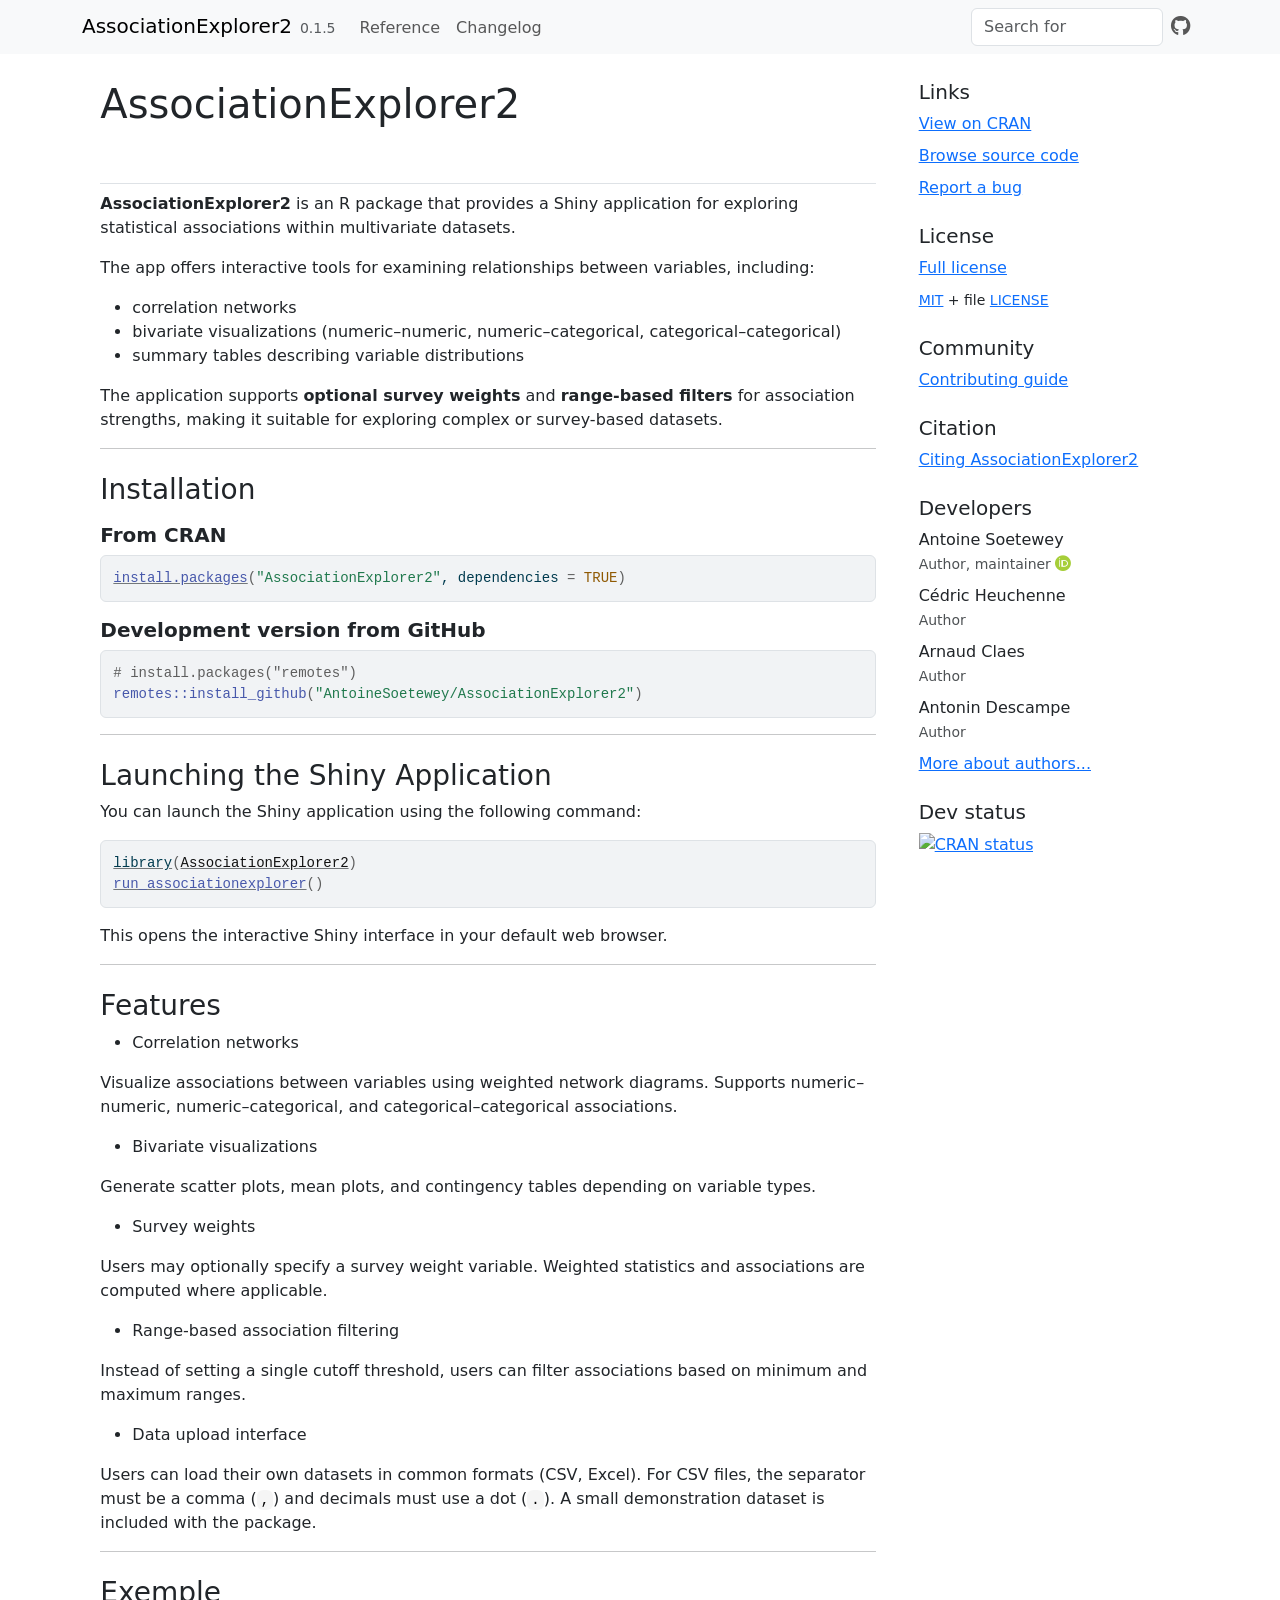
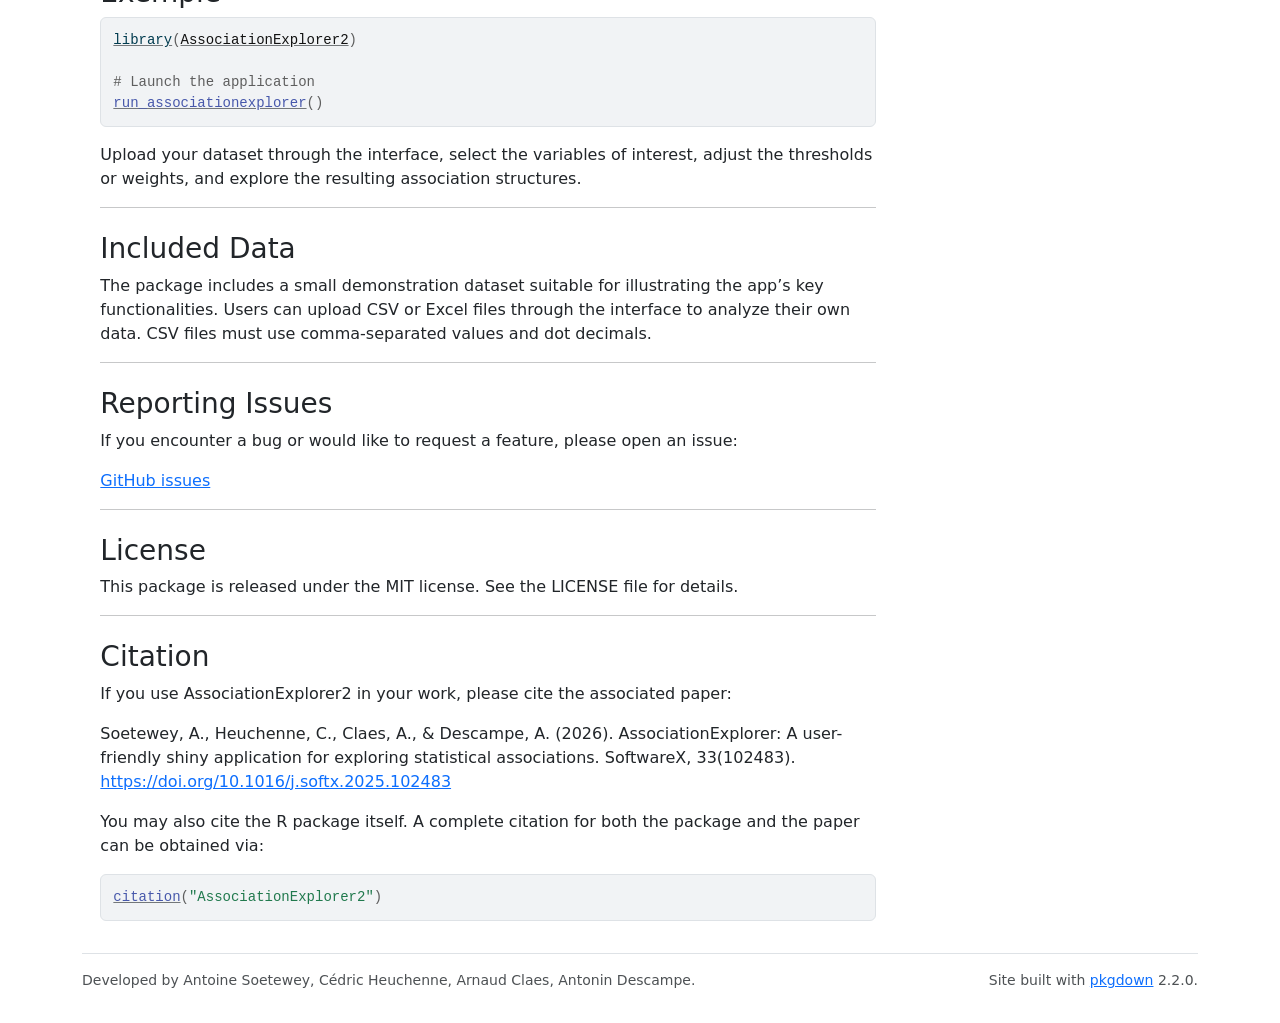
==== index.html @ 93becdd8 "Deploying to gh-pages from @ AntoineSoetewey/AssociationExplorer2@3920af3aab06722ce95cd3fa4b1d3125ad" ====
<!DOCTYPE html>
<!-- Generated by pkgdown: do not edit by hand --><html lang="en">
<head>
<meta http-equiv="Content-Type" content="text/html; charset=UTF-8">
<meta charset="utf-8">
<meta http-equiv="X-UA-Compatible" content="IE=edge">
<meta name="viewport" content="width=device-width, initial-scale=1, shrink-to-fit=no">
<title>A User-Friendly shiny Application for Exploring Associations and Visual Patterns • AssociationExplorer2</title>
<script src="deps/jquery-3.6.0/jquery-3.6.0.min.js"></script><meta name="viewport" content="width=device-width, initial-scale=1, shrink-to-fit=no">
<link href="deps/bootstrap-5.3.1/bootstrap.min.css" rel="stylesheet">
<script src="deps/bootstrap-5.3.1/bootstrap.bundle.min.js"></script><link href="deps/font-awesome-6.5.2/css/all.min.css" rel="stylesheet">
<link href="deps/font-awesome-6.5.2/css/v4-shims.min.css" rel="stylesheet">
<script src="deps/headroom-0.11.0/headroom.min.js"></script><script src="deps/headroom-0.11.0/jQuery.headroom.min.js"></script><script src="deps/bootstrap-toc-1.0.1/bootstrap-toc.min.js"></script><script src="deps/clipboard.js-2.0.11/clipboard.min.js"></script><script src="deps/search-1.0.0/autocomplete.jquery.min.js"></script><script src="deps/search-1.0.0/fuse.min.js"></script><script src="deps/search-1.0.0/mark.min.js"></script><!-- pkgdown --><script src="pkgdown.js"></script><meta property="og:title" content="A User-Friendly shiny Application for Exploring Associations and Visual Patterns">
<meta name="description" content="A user-friendly shiny application to explore statistical associations and visual patterns in multivariate datasets. The app provides interactive correlation networks, bivariate plots, and summary tables for different types of variables (numeric and categorical). It also supports optional survey weights and range-based filters on association strengths, making it suitable for the exploration of survey and public data by non-technical users, journalists, educators, and researchers. For background and methodological details, see Soetewey et al. (2025) &lt;doi:10.1016/j.softx.2025.102483&gt;.">
<meta property="og:description" content="A user-friendly shiny application to explore statistical associations and visual patterns in multivariate datasets. The app provides interactive correlation networks, bivariate plots, and summary tables for different types of variables (numeric and categorical). It also supports optional survey weights and range-based filters on association strengths, making it suitable for the exploration of survey and public data by non-technical users, journalists, educators, and researchers. For background and methodological details, see Soetewey et al. (2025) &lt;doi:10.1016/j.softx.2025.102483&gt;.">
</head>
<body>
    <a href="#main" class="visually-hidden-focusable">Skip to contents</a>


    <nav class="navbar navbar-expand-lg fixed-top bg-light" data-bs-theme="light" aria-label="Site navigation"><div class="container">

    <a class="navbar-brand me-2" href="index.html">AssociationExplorer2</a>

    <small class="nav-text text-muted me-auto" data-bs-toggle="tooltip" data-bs-placement="bottom" title="">0.1.5</small>


    <button class="navbar-toggler" type="button" data-bs-toggle="collapse" data-bs-target="#navbar" aria-controls="navbar" aria-expanded="false" aria-label="Toggle navigation">
      <span class="navbar-toggler-icon"></span>
    </button>

    <div id="navbar" class="collapse navbar-collapse ms-3">
      <ul class="navbar-nav me-auto">
<li class="nav-item"><a class="nav-link" href="reference/index.html">Reference</a></li>
<li class="nav-item"><a class="nav-link" href="news/index.html">Changelog</a></li>
      </ul>
<ul class="navbar-nav">
<li class="nav-item"><form class="form-inline" role="search">
 <input class="form-control" type="search" name="search-input" id="search-input" autocomplete="off" aria-label="Search site" placeholder="Search for" data-search-index="search.json">
</form></li>
<li class="nav-item"><a class="external-link nav-link" href="https://github.com/AntoineSoetewey/AssociationExplorer2/" aria-label="GitHub"><span class="fa fab fa-github fa-lg"></span></a></li>
      </ul>
</div>


  </div>
</nav><div class="container template-home">
<div class="row">
  <main id="main" class="col-md-9"><div class="section level1">
<div class="page-header"><h1 id="associationexplorer2">AssociationExplorer2<a class="anchor" aria-label="anchor" href="#associationexplorer2"></a>
</h1></div>
<!-- badges: start -->

<p><strong>AssociationExplorer2</strong> is an R package that provides a Shiny application for exploring statistical associations within multivariate datasets.</p>
<p>The app offers interactive tools for examining relationships between variables, including:</p>
<ul>
<li>correlation networks<br>
</li>
<li>bivariate visualizations (numeric–numeric, numeric–categorical, categorical–categorical)<br>
</li>
<li>summary tables describing variable distributions</li>
</ul>
<p>The application supports <strong>optional survey weights</strong> and <strong>range-based filters</strong> for association strengths, making it suitable for exploring complex or survey-based datasets.</p>
<hr>
<div class="section level2">
<h2 id="installation">Installation<a class="anchor" aria-label="anchor" href="#installation"></a>
</h2>
<div class="section level3">
<h3 id="from-cran">From CRAN<a class="anchor" aria-label="anchor" href="#from-cran"></a>
</h3>
<div class="sourceCode" id="cb1"><pre class="downlit sourceCode r">
<code class="sourceCode R"><span><span class="fu"><a href="https://rdrr.io/r/utils/install.packages.html" class="external-link">install.packages</a></span><span class="op">(</span><span class="st">"AssociationExplorer2"</span>, dependencies <span class="op">=</span> <span class="cn">TRUE</span><span class="op">)</span></span></code></pre></div>
</div>
<div class="section level3">
<h3 id="development-version-from-github">Development version from GitHub<a class="anchor" aria-label="anchor" href="#development-version-from-github"></a>
</h3>
<div class="sourceCode" id="cb2"><pre class="downlit sourceCode r">
<code class="sourceCode R"><span><span class="co"># install.packages("remotes")</span></span>
<span><span class="fu">remotes</span><span class="fu">::</span><span class="fu">install_github</span><span class="op">(</span><span class="st">"AntoineSoetewey/AssociationExplorer2"</span><span class="op">)</span></span></code></pre></div>
<hr>
</div>
</div>
<div class="section level2">
<h2 id="launching-the-shiny-application">Launching the Shiny Application<a class="anchor" aria-label="anchor" href="#launching-the-shiny-application"></a>
</h2>
<p>You can launch the Shiny application using the following command:</p>
<div class="sourceCode" id="cb3"><pre class="downlit sourceCode r">
<code class="sourceCode R"><span><span class="kw"><a href="https://rdrr.io/r/base/library.html" class="external-link">library</a></span><span class="op">(</span><span class="va"><a href="https://github.com/AntoineSoetewey/AssociationExplorer2" class="external-link">AssociationExplorer2</a></span><span class="op">)</span></span>
<span><span class="fu"><a href="reference/run_associationexplorer.html">run_associationexplorer</a></span><span class="op">(</span><span class="op">)</span></span></code></pre></div>
<p>This opens the interactive Shiny interface in your default web browser.</p>
<hr>
</div>
<div class="section level2">
<h2 id="features">Features<a class="anchor" aria-label="anchor" href="#features"></a>
</h2>
<ul>
<li>Correlation networks</li>
</ul>
<p>Visualize associations between variables using weighted network diagrams. Supports numeric–numeric, numeric–categorical, and categorical–categorical associations.</p>
<ul>
<li>Bivariate visualizations</li>
</ul>
<p>Generate scatter plots, mean plots, and contingency tables depending on variable types.</p>
<ul>
<li>Survey weights</li>
</ul>
<p>Users may optionally specify a survey weight variable. Weighted statistics and associations are computed where applicable.</p>
<ul>
<li>Range-based association filtering</li>
</ul>
<p>Instead of setting a single cutoff threshold, users can filter associations based on minimum and maximum ranges.</p>
<ul>
<li>Data upload interface</li>
</ul>
<p>Users can load their own datasets in common formats (CSV, Excel). For CSV files, the separator must be a comma (<code>,</code>) and decimals must use a dot (<code>.</code>). A small demonstration dataset is included with the package.</p>
<hr>
</div>
<div class="section level2">
<h2 id="exemple">Exemple<a class="anchor" aria-label="anchor" href="#exemple"></a>
</h2>
<div class="sourceCode" id="cb4"><pre class="downlit sourceCode r">
<code class="sourceCode R"><span><span class="kw"><a href="https://rdrr.io/r/base/library.html" class="external-link">library</a></span><span class="op">(</span><span class="va"><a href="https://github.com/AntoineSoetewey/AssociationExplorer2" class="external-link">AssociationExplorer2</a></span><span class="op">)</span></span>
<span></span>
<span><span class="co"># Launch the application</span></span>
<span><span class="fu"><a href="reference/run_associationexplorer.html">run_associationexplorer</a></span><span class="op">(</span><span class="op">)</span></span></code></pre></div>
<p>Upload your dataset through the interface, select the variables of interest, adjust the thresholds or weights, and explore the resulting association structures.</p>
<hr>
</div>
<div class="section level2">
<h2 id="included-data">Included Data<a class="anchor" aria-label="anchor" href="#included-data"></a>
</h2>
<p>The package includes a small demonstration dataset suitable for illustrating the app’s key functionalities. Users can upload CSV or Excel files through the interface to analyze their own data. CSV files must use comma-separated values and dot decimals.</p>
<hr>
</div>
<div class="section level2">
<h2 id="reporting-issues">Reporting Issues<a class="anchor" aria-label="anchor" href="#reporting-issues"></a>
</h2>
<p>If you encounter a bug or would like to request a feature, please open an issue:</p>
<p><a href="https://github.com/AntoineSoetewey/AssociationExplorer2/issues" class="external-link">GitHub issues</a></p>
<hr>
</div>
<div class="section level2">
<h2 id="license">License<a class="anchor" aria-label="anchor" href="#license"></a>
</h2>
<p>This package is released under the MIT license. See the LICENSE file for details.</p>
<hr>
</div>
<div class="section level2">
<h2 id="citation">Citation<a class="anchor" aria-label="anchor" href="#citation"></a>
</h2>
<p>If you use AssociationExplorer2 in your work, please cite the associated paper:</p>
<p>Soetewey, A., Heuchenne, C., Claes, A., &amp; Descampe, A. (2026). AssociationExplorer: A user-friendly shiny application for exploring statistical associations. SoftwareX, 33(102483). <a href="https://doi.org/10.1016/j.softx.2025.102483" class="external-link">https://doi.org/10.1016/j.softx.2025.102483</a></p>
<p>You may also cite the R package itself. A complete citation for both the package and the paper can be obtained via:</p>
<div class="sourceCode" id="cb5"><pre class="downlit sourceCode r">
<code class="sourceCode R"><span><span class="fu"><a href="https://rdrr.io/r/utils/citation.html" class="external-link">citation</a></span><span class="op">(</span><span class="st">"AssociationExplorer2"</span><span class="op">)</span></span></code></pre></div>
</div>
</div>
  </main><aside class="col-md-3"><div class="links">
<h2 data-toc-skip>Links</h2>
<ul class="list-unstyled">
<li><a href="https://cloud.r-project.org/package=AssociationExplorer2" class="external-link">View on CRAN</a></li>
<li><a href="https://github.com/AntoineSoetewey/AssociationExplorer2/" class="external-link">Browse source code</a></li>
<li><a href="https://github.com/AntoineSoetewey/AssociationExplorer2/issues" class="external-link">Report a bug</a></li>
</ul>
</div>

<div class="license">
<h2 data-toc-skip>License</h2>
<ul class="list-unstyled">
<li><a href="LICENSE.html">Full license</a></li>
<li><small><a href="https://opensource.org/licenses/mit-license.php" class="external-link">MIT</a> + file <a href="LICENSE-text.html">LICENSE</a></small></li>
</ul>
</div>

<div class="community">
<h2 data-toc-skip>Community</h2>
<ul class="list-unstyled">
<li><a href="CONTRIBUTING.html">Contributing guide</a></li>
</ul>
</div>

<div class="citation">
<h2 data-toc-skip>Citation</h2>
<ul class="list-unstyled">
<li><a href="authors.html#citation">Citing AssociationExplorer2</a></li>
</ul>
</div>

<div class="developers">
<h2 data-toc-skip>Developers</h2>
<ul class="list-unstyled">
<li>Antoine Soetewey <br><small class="roles"> Author, maintainer </small> <a href="https://orcid.org/0000-0001-8159-0804" target="orcid.widget" aria-label="ORCID" class="external-link"><span class="fab fa-orcid orcid" aria-hidden="true"></span></a>  </li>
<li>Cédric Heuchenne <br><small class="roles"> Author </small>   </li>
<li>Arnaud Claes <br><small class="roles"> Author </small>   </li>
<li>Antonin Descampe <br><small class="roles"> Author </small>   </li>
<li><a href="authors.html">More about authors...</a></li>
</ul>
</div>

<div class="dev-status">
<h2 data-toc-skip>Dev status</h2>
<ul class="list-unstyled">
<li><a href="https://CRAN.R-project.org/package=AssociationExplorer2" class="external-link"><img src="https://www.r-pkg.org/badges/version/AssociationExplorer2" alt="CRAN status"></a></li>
</ul>
</div>

  </aside>
</div>


    <footer><div class="pkgdown-footer-left">
  <p>Developed by Antoine Soetewey, Cédric Heuchenne, Arnaud Claes, Antonin Descampe.</p>
</div>

<div class="pkgdown-footer-right">
  <p>Site built with <a href="https://pkgdown.r-lib.org/" class="external-link">pkgdown</a> 2.2.0.</p>
</div>

    </footer>
</div>





  </body>
</html>
---- deps/font-awesome-6.5.2/css/v4-shims.min.css ----
/*!
 * Font Awesome Free 6.5.2 by @fontawesome - https://fontawesome.com
 * License - https://fontawesome.com/license/free (Icons: CC BY 4.0, Fonts: SIL OFL 1.1, Code: MIT License)
 * Copyright 2024 Fonticons, Inc.
 */
.fa.fa-glass:before{content:"\f000"}.fa.fa-envelope-o{font-family:"Font Awesome 6 Free";font-weight:400}.fa.fa-envelope-o:before{content:"\f0e0"}.fa.fa-star-o{font-family:"Font Awesome 6 Free";font-weight:400}.fa.fa-star-o:before{content:"\f005"}.fa.fa-close:before,.fa.fa-remove:before{content:"\f00d"}.fa.fa-gear:before{content:"\f013"}.fa.fa-trash-o{font-family:"Font Awesome 6 Free";font-weight:400}.fa.fa-trash-o:before{content:"\f2ed"}.fa.fa-home:before{content:"\f015"}.fa.fa-file-o{font-family:"Font Awesome 6 Free";font-weight:400}.fa.fa-file-o:before{content:"\f15b"}.fa.fa-clock-o{font-family:"Font Awesome 6 Free";font-weight:400}.fa.fa-clock-o:before{content:"\f017"}.fa.fa-arrow-circle-o-down{font-family:"Font Awesome 6 Free";font-weight:400}.fa.fa-arrow-circle-o-down:before{content:"\f358"}.fa.fa-arrow-circle-o-up{font-family:"Font Awesome 6 Free";font-weight:400}.fa.fa-arrow-circle-o-up:before{content:"\f35b"}.fa.fa-play-circle-o{font-family:"Font Awesome 6 Free";font-weight:400}.fa.fa-play-circle-o:before{content:"\f144"}.fa.fa-repeat:before,.fa.fa-rotate-right:before{content:"\f01e"}.fa.fa-refresh:before{content:"\f021"}.fa.fa-list-alt{font-family:"Font Awesome 6 Free";font-weight:400}.fa.fa-list-alt:before{content:"\f022"}.fa.fa-dedent:before{content:"\f03b"}.fa.fa-video-camera:before{content:"\f03d"}.fa.fa-picture-o{font-family:"Font Awesome 6 Free";font-weight:400}.fa.fa-picture-o:before{content:"\f03e"}.fa.fa-photo{font-family:"Font Awesome 6 Free";font-weight:400}.fa.fa-photo:before{content:"\f03e"}.fa.fa-image{font-family:"Font Awesome 6 Free";font-weight:400}.fa.fa-image:before{content:"\f03e"}.fa.fa-map-marker:before{content:"\f3c5"}.fa.fa-pencil-square-o{font-family:"Font Awesome 6 Free";font-weight:400}.fa.fa-pencil-square-o:before{content:"\f044"}.fa.fa-edit{font-family:"Font Awesome 6 Free";font-weight:400}.fa.fa-edit:before{content:"\f044"}.fa.fa-share-square-o:before{content:"\f14d"}.fa.fa-check-square-o{font-family:"Font Awesome 6 Free";font-weight:400}.fa.fa-check-square-o:before{content:"\f14a"}.fa.fa-arrows:before{content:"\f0b2"}.fa.fa-times-circle-o{font-family:"Font Awesome 6 Free";font-weight:400}.fa.fa-times-circle-o:before{content:"\f057"}.fa.fa-check-circle-o{font-family:"Font Awesome 6 Free";font-weight:400}.fa.fa-check-circle-o:before{content:"\f058"}.fa.fa-mail-forward:before{content:"\f064"}.fa.fa-expand:before{content:"\f424"}.fa.fa-compress:before{content:"\f422"}.fa.fa-eye,.fa.fa-eye-slash{font-family:"Font Awesome 6 Free";font-weight:400}.fa.fa-warning:before{content:"\f071"}.fa.fa-calendar:before{content:"\f073"}.fa.fa-arrows-v:before{content:"\f338"}.fa.fa-arrows-h:before{content:"\f337"}.fa.fa-bar-chart-o:before,.fa.fa-bar-chart:before{content:"\e0e3"}.fa.fa-twitter-square{font-family:"Font Awesome 6 Brands";font-weight:400}.fa.fa-twitter-square:before{content:"\f081"}.fa.fa-facebook-square{font-family:"Font Awesome 6 Brands";font-weight:400}.fa.fa-facebook-square:before{content:"\f082"}.fa.fa-gears:before{content:"\f085"}.fa.fa-thumbs-o-up{font-family:"Font Awesome 6 Free";font-weight:400}.fa.fa-thumbs-o-up:before{content:"\f164"}.fa.fa-thumbs-o-down{font-family:"Font Awesome 6 Free";font-weight:400}.fa.fa-thumbs-o-down:before{content:"\f165"}.fa.fa-heart-o{font-family:"Font Awesome 6 Free";font-weight:400}.fa.fa-heart-o:before{content:"\f004"}.fa.fa-sign-out:before{content:"\f2f5"}.fa.fa-linkedin-square{font-family:"Font Awesome 6 Brands";font-weight:400}.fa.fa-linkedin-square:before{content:"\f08c"}.fa.fa-thumb-tack:before{content:"\f08d"}.fa.fa-external-link:before{content:"\f35d"}.fa.fa-sign-in:before{content:"\f2f6"}.fa.fa-github-square{font-family:"Font Awesome 6 Brands";font-weight:400}.fa.fa-github-square:before{content:"\f092"}.fa.fa-lemon-o{font-family:"Font Awesome 6 Free";font-weight:400}.fa.fa-lemon-o:before{content:"\f094"}.fa.fa-square-o{font-family:"Font Awesome 6 Free";font-weight:400}.fa.fa-square-o:before{content:"\f0c8"}.fa.fa-bookmark-o{font-family:"Font Awesome 6 Free";font-weight:400}.fa.fa-bookmark-o:before{content:"\f02e"}.fa.fa-facebook,.fa.fa-twitter{font-family:"Font Awesome 6 Brands";font-weight:400}.fa.fa-facebook:before{content:"\f39e"}.fa.fa-facebook-f{font-family:"Font Awesome 6 Brands";font-weight:400}.fa.fa-facebook-f:before{content:"\f39e"}.fa.fa-github{font-family:"Font Awesome 6 Brands";font-weight:400}.fa.fa-credit-card{font-family:"Font Awesome 6 Free";font-weight:400}.fa.fa-feed:before{content:"\f09e"}.fa.fa-hdd-o{font-family:"Font Awesome 6 Free";font-weight:400}.fa.fa-hdd-o:before{content:"\f0a0"}.fa.fa-hand-o-right{font-family:"Font Awesome 6 Free";font-weight:400}.fa.fa-hand-o-right:before{content:"\f0a4"}.fa.fa-hand-o-left{font-family:"Font Awesome 6 Free";font-weight:400}.fa.fa-hand-o-left:before{content:"\f0a5"}.fa.fa-hand-o-up{font-family:"Font Awesome 6 Free";font-weight:400}.fa.fa-hand-o-up:before{content:"\f0a6"}.fa.fa-hand-o-down{font-family:"Font Awesome 6 Free";font-weight:400}.fa.fa-hand-o-down:before{content:"\f0a7"}.fa.fa-globe:before{content:"\f57d"}.fa.fa-tasks:before{content:"\f828"}.fa.fa-arrows-alt:before{content:"\f31e"}.fa.fa-group:before{content:"\f0c0"}.fa.fa-chain:before{content:"\f0c1"}.fa.fa-cut:before{content:"\f0c4"}.fa.fa-files-o{font-family:"Font Awesome 6 Free";font-weight:400}.fa.fa-files-o:before{content:"\f0c5"}.fa.fa-floppy-o{font-family:"Font Awesome 6 Free";font-weight:400}.fa.fa-floppy-o:before{content:"\f0c7"}.fa.fa-save{font-family:"Font Awesome 6 Free";font-weight:400}.fa.fa-save:before{content:"\f0c7"}.fa.fa-navicon:before,.fa.fa-reorder:before{content:"\f0c9"}.fa.fa-magic:before{content:"\e2ca"}.fa.fa-pinterest,.fa.fa-pinterest-square{font-family:"Font Awesome 6 Brands";font-weight:400}.fa.fa-pinterest-square:before{content:"\f0d3"}.fa.fa-google-plus-square{font-family:"Font Awesome 6 Brands";font-weight:400}.fa.fa-google-plus-square:before{content:"\f0d4"}.fa.fa-google-plus{font-family:"Font Awesome 6 Brands";font-weight:400}.fa.fa-google-plus:before{content:"\f0d5"}.fa.fa-money:before{content:"\f3d1"}.fa.fa-unsorted:before{content:"\f0dc"}.fa.fa-sort-desc:before{content:"\f0dd"}.fa.fa-sort-asc:before{content:"\f0de"}.fa.fa-linkedin{font-family:"Font Awesome 6 Brands";font-weight:400}.fa.fa-linkedin:before{content:"\f0e1"}.fa.fa-rotate-left:before{content:"\f0e2"}.fa.fa-legal:before{content:"\f0e3"}.fa.fa-dashboard:before,.fa.fa-tachometer:before{content:"\f625"}.fa.fa-comment-o{font-family:"Font Awesome 6 Free";font-weight:400}.fa.fa-comment-o:before{content:"\f075"}.fa.fa-comments-o{font-family:"Font Awesome 6 Free";font-weight:400}.fa.fa-comments-o:before{content:"\f086"}.fa.fa-flash:before{content:"\f0e7"}.fa.fa-clipboard:before{content:"\f0ea"}.fa.fa-lightbulb-o{font-family:"Font Awesome 6 Free";font-weight:400}.fa.fa-lightbulb-o:before{content:"\f0eb"}.fa.fa-exchange:before{content:"\f362"}.fa.fa-cloud-download:before{content:"\f0ed"}.fa.fa-cloud-upload:before{content:"\f0ee"}.fa.fa-bell-o{font-family:"Font Awesome 6 Free";font-weight:400}.fa.fa-bell-o:before{content:"\f0f3"}.fa.fa-cutlery:before{content:"\f2e7"}.fa.fa-file-text-o{font-family:"Font Awesome 6 Free";font-weight:400}.fa.fa-file-text-o:before{content:"\f15c"}.fa.fa-building-o{font-family:"Font Awesome 6 Free";font-weight:400}.fa.fa-building-o:before{content:"\f1ad"}.fa.fa-hospital-o{font-family:"Font Awesome 6 Free";font-weight:400}.fa.fa-hospital-o:before{content:"\f0f8"}.fa.fa-tablet:before{content:"\f3fa"}.fa.fa-mobile-phone:before,.fa.fa-mobile:before{content:"\f3cd"}.fa.fa-circle-o{font-family:"Font Awesome 6 Free";font-weight:400}.fa.fa-circle-o:before{content:"\f111"}.fa.fa-mail-reply:before{content:"\f3e5"}.fa.fa-github-alt{font-family:"Font Awesome 6 Brands";font-weight:400}.fa.fa-folder-o{font-family:"Font Awesome 6 Free";font-weight:400}.fa.fa-folder-o:before{content:"\f07b"}.fa.fa-folder-open-o{font-family:"Font Awesome 6 Free";font-weight:400}.fa.fa-folder-open-o:before{content:"\f07c"}.fa.fa-smile-o{font-family:"Font Awesome 6 Free";font-weight:400}.fa.fa-smile-o:before{content:"\f118"}.fa.fa-frown-o{font-family:"Font Awesome 6 Free";font-weight:400}.fa.fa-frown-o:before{content:"\f119"}.fa.fa-meh-o{font-family:"Font Awesome 6 Free";font-weight:400}.fa.fa-meh-o:before{content:"\f11a"}.fa.fa-keyboard-o{font-family:"Font Awesome 6 Free";font-weight:400}.fa.fa-keyboard-o:before{content:"\f11c"}.fa.fa-flag-o{font-family:"Font Awesome 6 Free";font-weight:400}.fa.fa-flag-o:before{content:"\f024"}.fa.fa-mail-reply-all:before{content:"\f122"}.fa.fa-star-half-o{font-family:"Font Awesome 6 Free";font-weight:400}.fa.fa-star-half-o:before{content:"\f5c0"}.fa.fa-star-half-empty{font-family:"Font Awesome 6 Free";font-weight:400}.fa.fa-star-half-empty:before{content:"\f5c0"}.fa.fa-star-half-full{font-family:"Font Awesome 6 Free";font-weight:400}.fa.fa-star-half-full:before{content:"\f5c0"}.fa.fa-code-fork:before{content:"\f126"}.fa.fa-chain-broken:before,.fa.fa-unlink:before{content:"\f127"}.fa.fa-calendar-o{font-family:"Font Awesome 6 Free";font-weight:400}.fa.fa-calendar-o:before{content:"\f133"}.fa.fa-css3,.fa.fa-html5,.fa.fa-maxcdn{font-family:"Font Awesome 6 Brands";font-weight:400}.fa.fa-unlock-alt:before{content:"\f09c"}.fa.fa-minus-square-o{font-family:"Font Awesome 6 Free";font-weight:400}.fa.fa-minus-square-o:before{content:"\f146"}.fa.fa-level-up:before{content:"\f3bf"}.fa.fa-level-down:before{content:"\f3be"}.fa.fa-pencil-square:before{content:"\f14b"}.fa.fa-external-link-square:before{content:"\f360"}.fa.fa-compass{font-family:"Font Awesome 6 Free";font-weight:400}.fa.fa-caret-square-o-down{font-family:"Font Awesome 6 Free";font-weight:400}.fa.fa-caret-square-o-down:before{content:"\f150"}.fa.fa-toggle-down{font-family:"Font Awesome 6 Free";font-weight:400}.fa.fa-toggle-down:before{content:"\f150"}.fa.fa-caret-square-o-up{font-family:"Font Awesome 6 Free";font-weight:400}.fa.fa-caret-square-o-up:before{content:"\f151"}.fa.fa-toggle-up{font-family:"Font Awesome 6 Free";font-weight:400}.fa.fa-toggle-up:before{content:"\f151"}.fa.fa-caret-square-o-right{font-family:"Font Awesome 6 Free";font-weight:400}.fa.fa-caret-square-o-right:before{content:"\f152"}.fa.fa-toggle-right{font-family:"Font Awesome 6 Free";font-weight:400}.fa.fa-toggle-right:before{content:"\f152"}.fa.fa-eur:before,.fa.fa-euro:before{content:"\f153"}.fa.fa-gbp:before{content:"\f154"}.fa.fa-dollar:before,.fa.fa-usd:before{content:"\24"}.fa.fa-inr:before,.fa.fa-rupee:before{content:"\e1bc"}.fa.fa-cny:before,.fa.fa-jpy:before,.fa.fa-rmb:before,.fa.fa-yen:before{content:"\f157"}.fa.fa-rouble:before,.fa.fa-rub:before,.fa.fa-ruble:before{content:"\f158"}.fa.fa-krw:before,.fa.fa-won:before{content:"\f159"}.fa.fa-bitcoin,.fa.fa-btc{font-family:"Font Awesome 6 Brands";font-weight:400}.fa.fa-bitcoin:before{content:"\f15a"}.fa.fa-file-text:before{content:"\f15c"}.fa.fa-sort-alpha-asc:before{content:"\f15d"}.fa.fa-sort-alpha-desc:before{content:"\f881"}.fa.fa-sort-amount-asc:before{content:"\f884"}.fa.fa-sort-amount-desc:before{content:"\f160"}.fa.fa-sort-numeric-asc:before{content:"\f162"}.fa.fa-sort-numeric-desc:before{content:"\f886"}.fa.fa-youtube-square{font-family:"Font Awesome 6 Brands";font-weight:400}.fa.fa-youtube-square:before{content:"\f431"}.fa.fa-xing,.fa.fa-xing-square,.fa.fa-youtube{font-family:"Font Awesome 6 Brands";font-weight:400}.fa.fa-xing-square:before{content:"\f169"}.fa.fa-youtube-play{font-family:"Font Awesome 6 Brands";font-weight:400}.fa.fa-youtube-play:before{content:"\f167"}.fa.fa-adn,.fa.fa-bitbucket,.fa.fa-bitbucket-square,.fa.fa-dropbox,.fa.fa-flickr,.fa.fa-instagram,.fa.fa-stack-overflow{font-family:"Font Awesome 6 Brands";font-weight:400}.fa.fa-bitbucket-square:before{content:"\f171"}.fa.fa-tumblr,.fa.fa-tumblr-square{font-family:"Font Awesome 6 Brands";font-weight:400}.fa.fa-tumblr-square:before{content:"\f174"}.fa.fa-long-arrow-down:before{content:"\f309"}.fa.fa-long-arrow-up:before{content:"\f30c"}.fa.fa-long-arrow-left:before{content:"\f30a"}.fa.fa-long-arrow-right:before{content:"\f30b"}.fa.fa-android,.fa.fa-apple,.fa.fa-dribbble,.fa.fa-foursquare,.fa.fa-gittip,.fa.fa-gratipay,.fa.fa-linux,.fa.fa-skype,.fa.fa-trello,.fa.fa-windows{font-family:"Font Awesome 6 Brands";font-weight:400}.fa.fa-gittip:before{content:"\f184"}.fa.fa-sun-o{font-family:"Font Awesome 6 Free";font-weight:400}.fa.fa-sun-o:before{content:"\f185"}.fa.fa-moon-o{font-family:"Font Awesome 6 Free";font-weight:400}.fa.fa-moon-o:before{content:"\f186"}.fa.fa-pagelines,.fa.fa-renren,.fa.fa-stack-exchange,.fa.fa-vk,.fa.fa-weibo{font-family:"Font Awesome 6 Brands";font-weight:400}.fa.fa-arrow-circle-o-right{font-family:"Font Awesome 6 Free";font-weight:400}.fa.fa-arrow-circle-o-right:before{content:"\f35a"}.fa.fa-arrow-circle-o-left{font-family:"Font Awesome 6 Free";font-weight:400}.fa.fa-arrow-circle-o-left:before{content:"\f359"}.fa.fa-caret-square-o-left{font-family:"Font Awesome 6 Free";font-weight:400}.fa.fa-caret-square-o-left:before{content:"\f191"}.fa.fa-toggle-left{font-family:"Font Awesome 6 Free";font-weight:400}.fa.fa-toggle-left:before{content:"\f191"}.fa.fa-dot-circle-o{font-family:"Font Awesome 6 Free";font-weight:400}.fa.fa-dot-circle-o:before{content:"\f192"}.fa.fa-vimeo-square{font-family:"Font Awesome 6 Brands";font-weight:400}.fa.fa-vimeo-square:before{content:"\f194"}.fa.fa-try:before,.fa.fa-turkish-lira:before{content:"\e2bb"}.fa.fa-plus-square-o{font-family:"Font Awesome 6 Free";font-weight:400}.fa.fa-plus-square-o:before{content:"\f0fe"}.fa.fa-openid,.fa.fa-slack,.fa.fa-wordpress{font-family:"Font Awesome 6 Brands";font-weight:400}.fa.fa-bank:before,.fa.fa-institution:before{content:"\f19c"}.fa.fa-mortar-board:before{content:"\f19d"}.fa.fa-google,.fa.fa-reddit,.fa.fa-reddit-square,.fa.fa-yahoo{font-family:"Font Awesome 6 Brands";font-weight:400}.fa.fa-reddit-square:before{content:"\f1a2"}.fa.fa-behance,.fa.fa-behance-square,.fa.fa-delicious,.fa.fa-digg,.fa.fa-drupal,.fa.fa-joomla,.fa.fa-pied-piper-alt,.fa.fa-pied-piper-pp,.fa.fa-stumbleupon,.fa.fa-stumbleupon-circle{font-family:"Font Awesome 6 Brands";font-weight:400}.fa.fa-behance-square:before{content:"\f1b5"}.fa.fa-steam,.fa.fa-steam-square{font-family:"Font Awesome 6 Brands";font-weight:400}.fa.fa-steam-square:before{content:"\f1b7"}.fa.fa-automobile:before{content:"\f1b9"}.fa.fa-cab:before{content:"\f1ba"}.fa.fa-deviantart,.fa.fa-soundcloud,.fa.fa-spotify{font-family:"Font Awesome 6 Brands";font-weight:400}.fa.fa-file-pdf-o{font-family:"Font Awesome 6 Free";font-weight:400}.fa.fa-file-pdf-o:before{content:"\f1c1"}.fa.fa-file-word-o{font-family:"Font Awesome 6 Free";font-weight:400}.fa.fa-file-word-o:before{content:"\f1c2"}.fa.fa-file-excel-o{font-family:"Font Awesome 6 Free";font-weight:400}.fa.fa-file-excel-o:before{content:"\f1c3"}.fa.fa-file-powerpoint-o{font-family:"Font Awesome 6 Free";font-weight:400}.fa.fa-file-powerpoint-o:before{content:"\f1c4"}.fa.fa-file-image-o{font-family:"Font Awesome 6 Free";font-weight:400}.fa.fa-file-image-o:before{content:"\f1c5"}.fa.fa-file-photo-o{font-family:"Font Awesome 6 Free";font-weight:400}.fa.fa-file-photo-o:before{content:"\f1c5"}.fa.fa-file-picture-o{font-family:"Font Awesome 6 Free";font-weight:400}.fa.fa-file-picture-o:before{content:"\f1c5"}.fa.fa-file-archive-o{font-family:"Font Awesome 6 Free";font-weight:400}.fa.fa-file-archive-o:before{content:"\f1c6"}.fa.fa-file-zip-o{font-family:"Font Awesome 6 Free";font-weight:400}.fa.fa-file-zip-o:before{content:"\f1c6"}.fa.fa-file-audio-o{font-family:"Font Awesome 6 Free";font-weight:400}.fa.fa-file-audio-o:before{content:"\f1c7"}.fa.fa-file-sound-o{font-family:"Font Awesome 6 Free";font-weight:400}.fa.fa-file-sound-o:before{content:"\f1c7"}.fa.fa-file-video-o{font-family:"Font Awesome 6 Free";font-weight:400}.fa.fa-file-video-o:before{content:"\f1c8"}.fa.fa-file-movie-o{font-family:"Font Awesome 6 Free";font-weight:400}.fa.fa-file-movie-o:before{content:"\f1c8"}.fa.fa-file-code-o{font-family:"Font Awesome 6 Free";font-weight:400}.fa.fa-file-code-o:before{content:"\f1c9"}.fa.fa-codepen,.fa.fa-jsfiddle,.fa.fa-vine{font-family:"Font Awesome 6 Brands";font-weight:400}.fa.fa-life-bouy:before,.fa.fa-life-buoy:before,.fa.fa-life-saver:before,.fa.fa-support:before{content:"\f1cd"}.fa.fa-circle-o-notch:before{content:"\f1ce"}.fa.fa-ra,.fa.fa-rebel{font-family:"Font Awesome 6 Brands";font-weight:400}.fa.fa-ra:before{content:"\f1d0"}.fa.fa-resistance{font-family:"Font Awesome 6 Brands";font-weight:400}.fa.fa-resistance:before{content:"\f1d0"}.fa.fa-empire,.fa.fa-ge{font-family:"Font Awesome 6 Brands";font-weight:400}.fa.fa-ge:before{content:"\f1d1"}.fa.fa-git-square{font-family:"Font Awesome 6 Brands";font-weight:400}.fa.fa-git-square:before{content:"\f1d2"}.fa.fa-git,.fa.fa-hacker-news,.fa.fa-y-combinator-square{font-family:"Font Awesome 6 Brands";font-weight:400}.fa.fa-y-combinator-square:before{content:"\f1d4"}.fa.fa-yc-square{font-family:"Font Awesome 6 Brands";font-weight:400}.fa.fa-yc-square:before{content:"\f1d4"}.fa.fa-qq,.fa.fa-tencent-weibo,.fa.fa-wechat,.fa.fa-weixin{font-family:"Font Awesome 6 Brands";font-weight:400}.fa.fa-wechat:before{content:"\f1d7"}.fa.fa-send:before{content:"\f1d8"}.fa.fa-paper-plane-o{font-family:"Font Awesome 6 Free";font-weight:400}.fa.fa-paper-plane-o:before{content:"\f1d8"}.fa.fa-send-o{font-family:"Font Awesome 6 Free";font-weight:400}.fa.fa-send-o:before{content:"\f1d8"}.fa.fa-circle-thin{font-family:"Font Awesome 6 Free";font-weight:400}.fa.fa-circle-thin:before{content:"\f111"}.fa.fa-header:before{content:"\f1dc"}.fa.fa-futbol-o{font-family:"Font Awesome 6 Free";font-weight:400}.fa.fa-futbol-o:before{content:"\f1e3"}.fa.fa-soccer-ball-o{font-family:"Font Awesome 6 Free";font-weight:400}.fa.fa-soccer-ball-o:before{content:"\f1e3"}.fa.fa-slideshare,.fa.fa-twitch,.fa.fa-yelp{font-family:"Font Awesome 6 Brands";font-weight:400}.fa.fa-newspaper-o{font-family:"Font Awesome 6 Free";font-weight:400}.fa.fa-newspaper-o:before{content:"\f1ea"}.fa.fa-cc-amex,.fa.fa-cc-discover,.fa.fa-cc-mastercard,.fa.fa-cc-paypal,.fa.fa-cc-stripe,.fa.fa-cc-visa,.fa.fa-google-wallet,.fa.fa-paypal{font-family:"Font Awesome 6 Brands";font-weight:400}.fa.fa-bell-slash-o{font-family:"Font Awesome 6 Free";font-weight:400}.fa.fa-bell-slash-o:before{content:"\f1f6"}.fa.fa-trash:before{content:"\f2ed"}.fa.fa-copyright{font-family:"Font Awesome 6 Free";font-weight:400}.fa.fa-eyedropper:before{content:"\f1fb"}.fa.fa-area-chart:before{content:"\f1fe"}.fa.fa-pie-chart:before{content:"\f200"}.fa.fa-line-chart:before{content:"\f201"}.fa.fa-lastfm,.fa.fa-lastfm-square{font-family:"Font Awesome 6 Brands";font-weight:400}.fa.fa-lastfm-square:before{content:"\f203"}.fa.fa-angellist,.fa.fa-ioxhost{font-family:"Font Awesome 6 Brands";font-weight:400}.fa.fa-cc{font-family:"Font Awesome 6 Free";font-weight:400}.fa.fa-cc:before{content:"\f20a"}.fa.fa-ils:before,.fa.fa-shekel:before,.fa.fa-sheqel:before{content:"\f20b"}.fa.fa-buysellads,.fa.fa-connectdevelop,.fa.fa-dashcube,.fa.fa-forumbee,.fa.fa-leanpub,.fa.fa-sellsy,.fa.fa-shirtsinbulk,.fa.fa-simplybuilt,.fa.fa-skyatlas{font-family:"Font Awesome 6 Brands";font-weight:400}.fa.fa-diamond{font-family:"Font Awesome 6 Free";font-weight:400}.fa.fa-diamond:before{content:"\f3a5"}.fa.fa-intersex:before,.fa.fa-transgender:before{content:"\f224"}.fa.fa-transgender-alt:before{content:"\f225"}.fa.fa-facebook-official{font-family:"Font Awesome 6 Brands";font-weight:400}.fa.fa-facebook-official:before{content:"\f09a"}.fa.fa-pinterest-p,.fa.fa-whatsapp{font-family:"Font Awesome 6 Brands";font-weight:400}.fa.fa-hotel:before{content:"\f236"}.fa.fa-medium,.fa.fa-viacoin,.fa.fa-y-combinator,.fa.fa-yc{font-family:"Font Awesome 6 Brands";font-weight:400}.fa.fa-yc:before{content:"\f23b"}.fa.fa-expeditedssl,.fa.fa-opencart,.fa.fa-optin-monster{font-family:"Font Awesome 6 Brands";font-weight:400}.fa.fa-battery-4:before,.fa.fa-battery:before{content:"\f240"}.fa.fa-battery-3:before{content:"\f241"}.fa.fa-battery-2:before{content:"\f242"}.fa.fa-battery-1:before{content:"\f243"}.fa.fa-battery-0:before{content:"\f244"}.fa.fa-object-group,.fa.fa-object-ungroup,.fa.fa-sticky-note-o{font-family:"Font Awesome 6 Free";font-weight:400}.fa.fa-sticky-note-o:before{content:"\f249"}.fa.fa-cc-diners-club,.fa.fa-cc-jcb{font-family:"Font Awesome 6 Brands";font-weight:400}.fa.fa-clone{font-family:"Font Awesome 6 Free";font-weight:400}.fa.fa-hourglass-o:before{content:"\f254"}.fa.fa-hourglass-1:before{content:"\f251"}.fa.fa-hourglass-2:before{content:"\f252"}.fa.fa-hourglass-3:before{content:"\f253"}.fa.fa-hand-rock-o{font-family:"Font Awesome 6 Free";font-weight:400}.fa.fa-hand-rock-o:before{content:"\f255"}.fa.fa-hand-grab-o{font-family:"Font Awesome 6 Free";font-weight:400}.fa.fa-hand-grab-o:before{content:"\f255"}.fa.fa-hand-paper-o{font-family:"Font Awesome 6 Free";font-weight:400}.fa.fa-hand-paper-o:before{content:"\f256"}.fa.fa-hand-stop-o{font-family:"Font Awesome 6 Free";font-weight:400}.fa.fa-hand-stop-o:before{content:"\f256"}.fa.fa-hand-scissors-o{font-family:"Font Awesome 6 Free";font-weight:400}.fa.fa-hand-scissors-o:before{content:"\f257"}.fa.fa-hand-lizard-o{font-family:"Font Awesome 6 Free";font-weight:400}.fa.fa-hand-lizard-o:before{content:"\f258"}.fa.fa-hand-spock-o{font-family:"Font Awesome 6 Free";font-weight:400}.fa.fa-hand-spock-o:before{content:"\f259"}.fa.fa-hand-pointer-o{font-family:"Font Awesome 6 Free";font-weight:400}.fa.fa-hand-pointer-o:before{content:"\f25a"}.fa.fa-hand-peace-o{font-family:"Font Awesome 6 Free";font-weight:400}.fa.fa-hand-peace-o:before{content:"\f25b"}.fa.fa-registered{font-family:"Font Awesome 6 Free";font-weight:400}.fa.fa-creative-commons,.fa.fa-gg,.fa.fa-gg-circle,.fa.fa-odnoklassniki,.fa.fa-odnoklassniki-square{font-family:"Font Awesome 6 Brands";font-weight:400}.fa.fa-odnoklassniki-square:before{content:"\f264"}.fa.fa-chrome,.fa.fa-firefox,.fa.fa-get-pocket,.fa.fa-internet-explorer,.fa.fa-opera,.fa.fa-safari,.fa.fa-wikipedia-w{font-family:"Font Awesome 6 Brands";font-weight:400}.fa.fa-television:before{content:"\f26c"}.fa.fa-500px,.fa.fa-amazon,.fa.fa-contao{font-family:"Font Awesome 6 Brands";font-weight:400}.fa.fa-calendar-plus-o{font-family:"Font Awesome 6 Free";font-weight:400}.fa.fa-calendar-plus-o:before{content:"\f271"}.fa.fa-calendar-minus-o{font-family:"Font Awesome 6 Free";font-weight:400}.fa.fa-calendar-minus-o:before{content:"\f272"}.fa.fa-calendar-times-o{font-family:"Font Awesome 6 Free";font-weight:400}.fa.fa-calendar-times-o:before{content:"\f273"}.fa.fa-calendar-check-o{font-family:"Font Awesome 6 Free";font-weight:400}.fa.fa-calendar-check-o:before{content:"\f274"}.fa.fa-map-o{font-family:"Font Awesome 6 Free";font-weight:400}.fa.fa-map-o:before{content:"\f279"}.fa.fa-commenting:before{content:"\f4ad"}.fa.fa-commenting-o{font-family:"Font Awesome 6 Free";font-weight:400}.fa.fa-commenting-o:before{content:"\f4ad"}.fa.fa-houzz,.fa.fa-vimeo{font-family:"Font Awesome 6 Brands";font-weight:400}.fa.fa-vimeo:before{content:"\f27d"}.fa.fa-black-tie,.fa.fa-edge,.fa.fa-fonticons,.fa.fa-reddit-alien{font-family:"Font Awesome 6 Brands";font-weight:400}.fa.fa-credit-card-alt:before{content:"\f09d"}.fa.fa-codiepie,.fa.fa-fort-awesome,.fa.fa-mixcloud,.fa.fa-modx,.fa.fa-product-hunt,.fa.fa-scribd,.fa.fa-usb{font-family:"Font Awesome 6 Brands";font-weight:400}.fa.fa-pause-circle-o{font-family:"Font Awesome 6 Free";font-weight:400}.fa.fa-pause-circle-o:before{content:"\f28b"}.fa.fa-stop-circle-o{font-family:"Font Awesome 6 Free";font-weight:400}.fa.fa-stop-circle-o:before{content:"\f28d"}.fa.fa-bluetooth,.fa.fa-bluetooth-b,.fa.fa-envira,.fa.fa-gitlab,.fa.fa-wheelchair-alt,.fa.fa-wpbeginner,.fa.fa-wpforms{font-family:"Font Awesome 6 Brands";font-weight:400}.fa.fa-wheelchair-alt:before{content:"\f368"}.fa.fa-question-circle-o{font-family:"Font Awesome 6 Free";font-weight:400}.fa.fa-question-circle-o:before{content:"\f059"}.fa.fa-volume-control-phone:before{content:"\f2a0"}.fa.fa-asl-interpreting:before{content:"\f2a3"}.fa.fa-deafness:before,.fa.fa-hard-of-hearing:before{content:"\f2a4"}.fa.fa-glide,.fa.fa-glide-g{font-family:"Font Awesome 6 Brands";font-weight:400}.fa.fa-signing:before{content:"\f2a7"}.fa.fa-viadeo,.fa.fa-viadeo-square{font-family:"Font Awesome 6 Brands";font-weight:400}.fa.fa-viadeo-square:before{content:"\f2aa"}.fa.fa-snapchat,.fa.fa-snapchat-ghost{font-family:"Font Awesome 6 Brands";font-weight:400}.fa.fa-snapchat-ghost:before{content:"\f2ab"}.fa.fa-snapchat-square{font-family:"Font Awesome 6 Brands";font-weight:400}.fa.fa-snapchat-square:before{content:"\f2ad"}.fa.fa-first-order,.fa.fa-google-plus-official,.fa.fa-pied-piper,.fa.fa-themeisle,.fa.fa-yoast{font-family:"Font Awesome 6 Brands";font-weight:400}.fa.fa-google-plus-official:before{content:"\f2b3"}.fa.fa-google-plus-circle{font-family:"Font Awesome 6 Brands";font-weight:400}.fa.fa-google-plus-circle:before{content:"\f2b3"}.fa.fa-fa,.fa.fa-font-awesome{font-family:"Font Awesome 6 Brands";font-weight:400}.fa.fa-fa:before{content:"\f2b4"}.fa.fa-handshake-o{font-family:"Font Awesome 6 Free";font-weight:400}.fa.fa-handshake-o:before{content:"\f2b5"}.fa.fa-envelope-open-o{font-family:"Font Awesome 6 Free";font-weight:400}.fa.fa-envelope-open-o:before{content:"\f2b6"}.fa.fa-linode{font-family:"Font Awesome 6 Brands";font-weight:400}.fa.fa-address-book-o{font-family:"Font Awesome 6 Free";font-weight:400}.fa.fa-address-book-o:before{content:"\f2b9"}.fa.fa-vcard:before{content:"\f2bb"}.fa.fa-address-card-o{font-family:"Font Awesome 6 Free";font-weight:400}.fa.fa-address-card-o:before{content:"\f2bb"}.fa.fa-vcard-o{font-family:"Font Awesome 6 Free";font-weight:400}.fa.fa-vcard-o:before{content:"\f2bb"}.fa.fa-user-circle-o{font-family:"Font Awesome 6 Free";font-weight:400}.fa.fa-user-circle-o:before{content:"\f2bd"}.fa.fa-user-o{font-family:"Font Awesome 6 Free";font-weight:400}.fa.fa-user-o:before{content:"\f007"}.fa.fa-id-badge{font-family:"Font Awesome 6 Free";font-weight:400}.fa.fa-drivers-license:before{content:"\f2c2"}.fa.fa-id-card-o{font-family:"Font Awesome 6 Free";font-weight:400}.fa.fa-id-card-o:before{content:"\f2c2"}.fa.fa-drivers-license-o{font-family:"Font Awesome 6 Free";font-weight:400}.fa.fa-drivers-license-o:before{content:"\f2c2"}.fa.fa-free-code-camp,.fa.fa-quora,.fa.fa-telegram{font-family:"Font Awesome 6 Brands";font-weight:400}.fa.fa-thermometer-4:before,.fa.fa-thermometer:before{content:"\f2c7"}.fa.fa-thermometer-3:before{content:"\f2c8"}.fa.fa-thermometer-2:before{content:"\f2c9"}.fa.fa-thermometer-1:before{content:"\f2ca"}.fa.fa-thermometer-0:before{content:"\f2cb"}.fa.fa-bathtub:before,.fa.fa-s15:before{content:"\f2cd"}.fa.fa-window-maximize,.fa.fa-window-restore{font-family:"Font Awesome 6 Free";font-weight:400}.fa.fa-times-rectangle:before{content:"\f410"}.fa.fa-window-close-o{font-family:"Font Awesome 6 Free";font-weight:400}.fa.fa-window-close-o:before{content:"\f410"}.fa.fa-times-rectangle-o{font-family:"Font Awesome 6 Free";font-weight:400}.fa.fa-times-rectangle-o:before{content:"\f410"}.fa.fa-bandcamp,.fa.fa-eercast,.fa.fa-etsy,.fa.fa-grav,.fa.fa-imdb,.fa.fa-ravelry{font-family:"Font Awesome 6 Brands";font-weight:400}.fa.fa-eercast:before{content:"\f2da"}.fa.fa-snowflake-o{font-family:"Font Awesome 6 Free";font-weight:400}.fa.fa-snowflake-o:before{content:"\f2dc"}.fa.fa-meetup,.fa.fa-superpowers,.fa.fa-wpexplorer{font-family:"Font Awesome 6 Brands";font-weight:400}
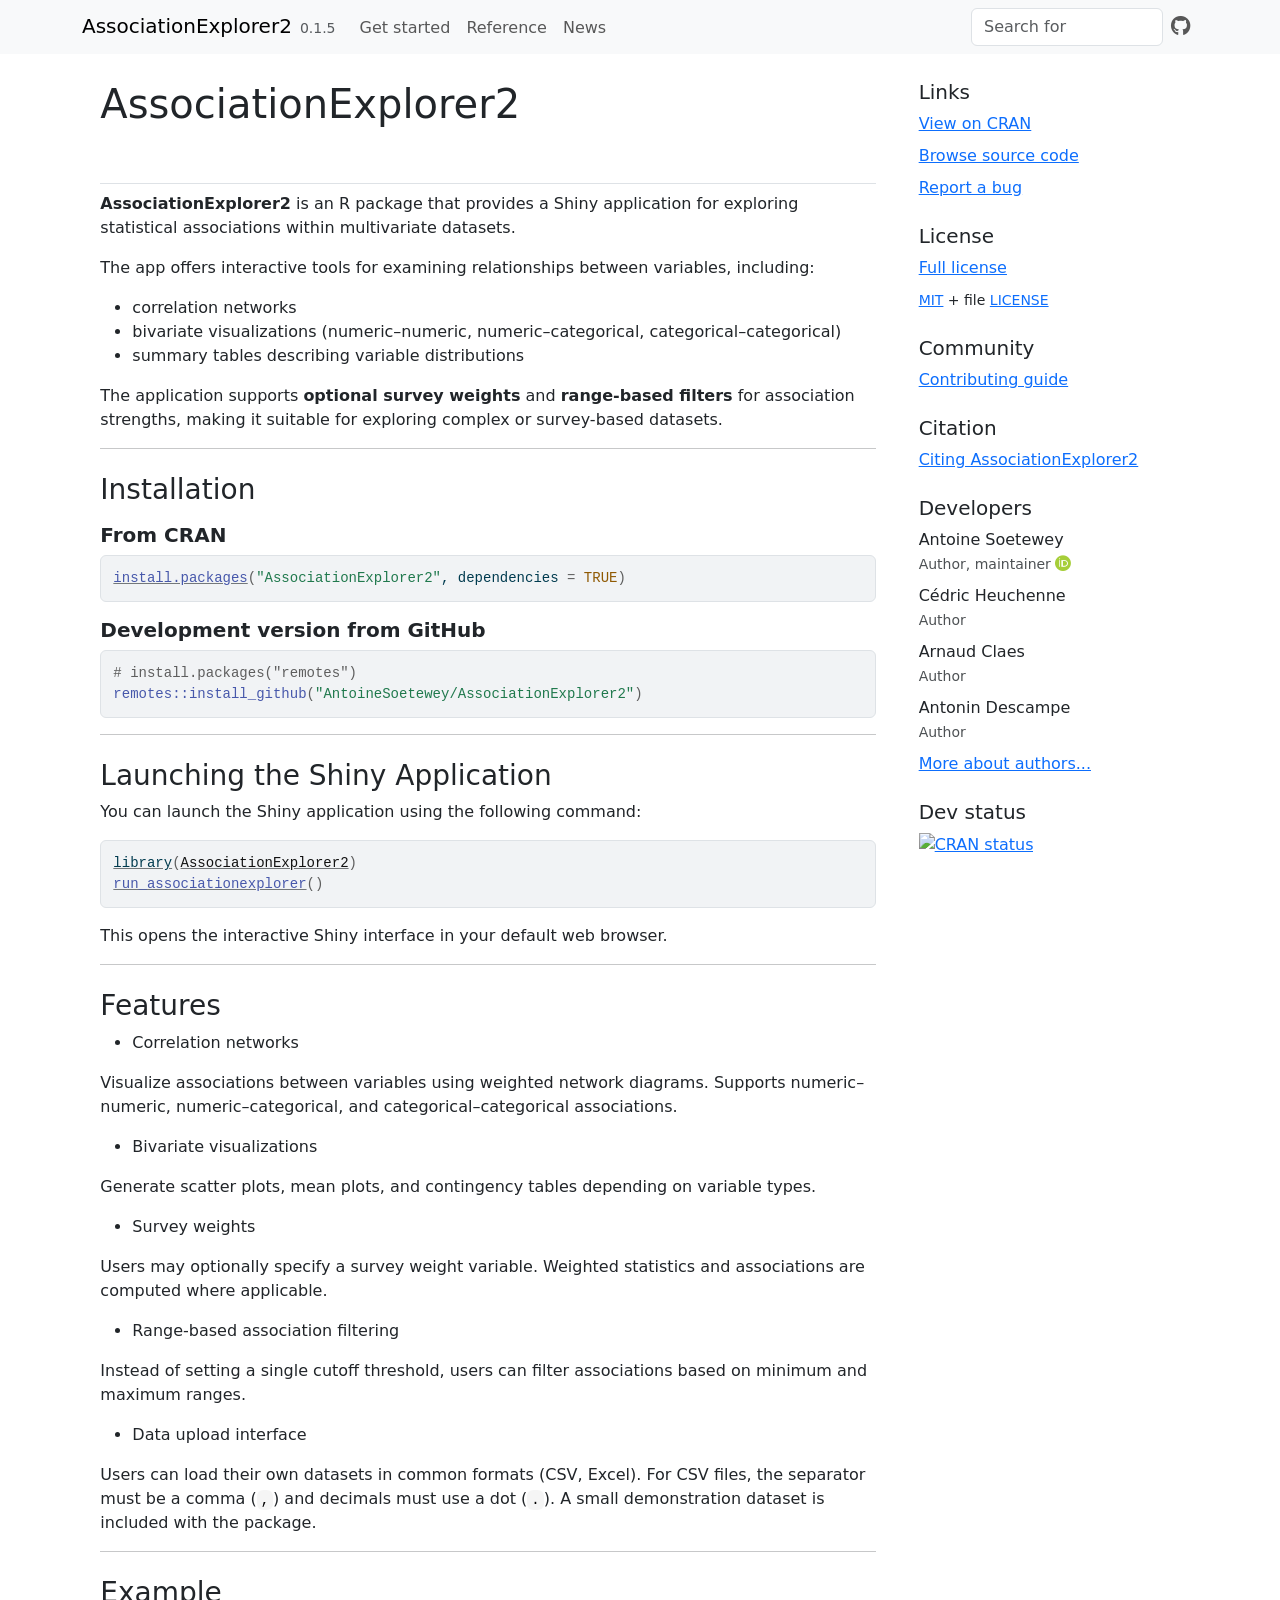
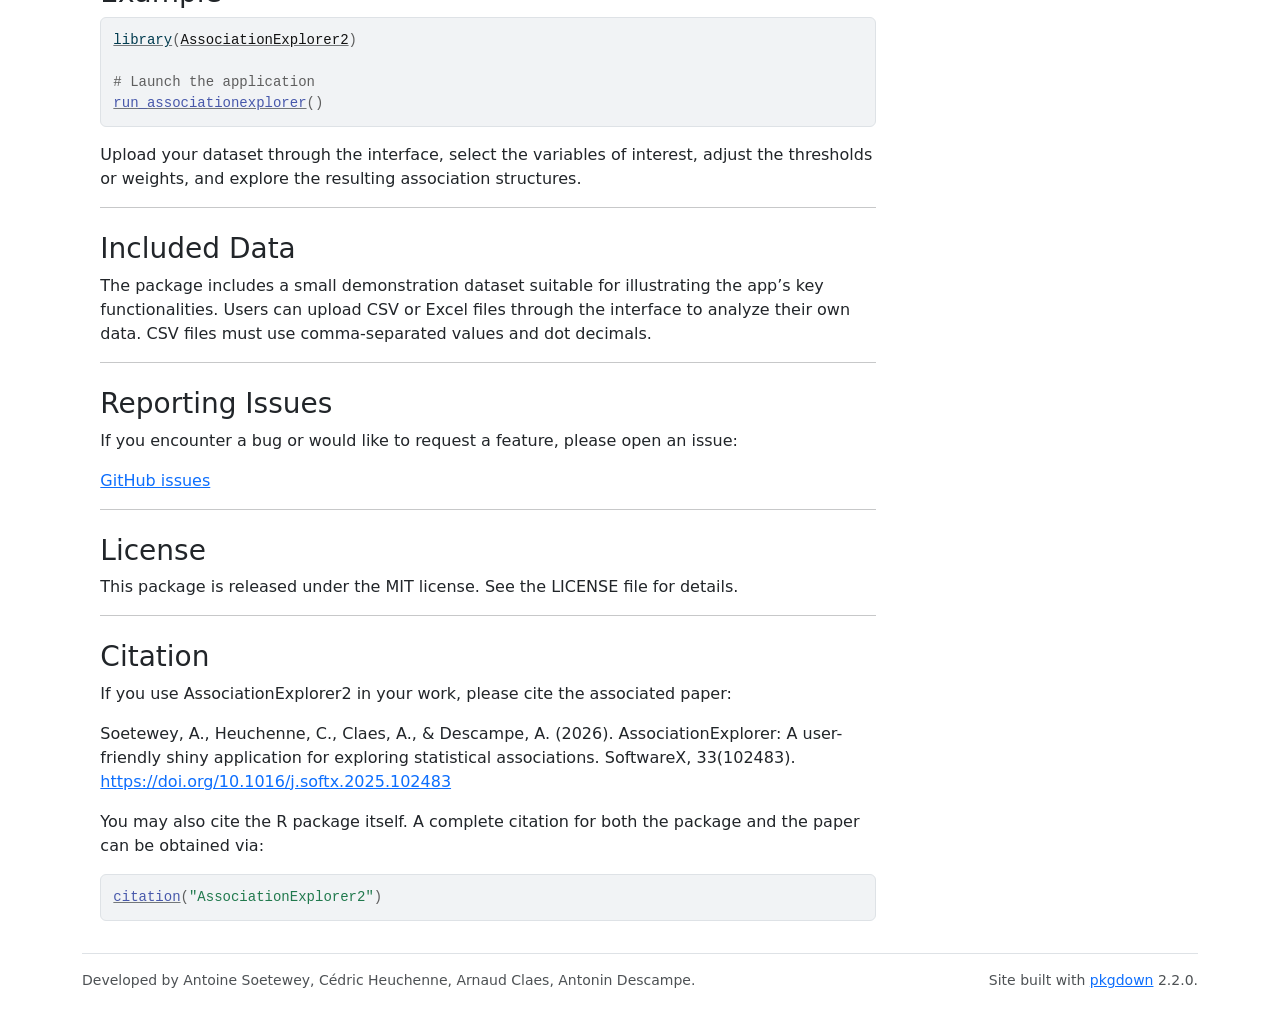
==== commit 71b10786: "Deploying to gh-pages from @ AntoineSoetewey/AssociationExplorer2@591ac37440a9308280c416d025b5a563c2" ====
--- a/index.html
+++ b/index.html
@@ -31,8 +31,9 @@
 
     <div id="navbar" class="collapse navbar-collapse ms-3">
       <ul class="navbar-nav me-auto">
+<li class="nav-item"><a class="nav-link" href="articles/getting-started.html">Get started</a></li>
 <li class="nav-item"><a class="nav-link" href="reference/index.html">Reference</a></li>
-<li class="nav-item"><a class="nav-link" href="news/index.html">Changelog</a></li>
+<li class="nav-item"><a class="nav-link" href="news/index.html">News</a></li>
       </ul>
 <ul class="navbar-nav">
 <li class="nav-item"><form class="form-inline" role="search">
@@ -116,7 +117,7 @@
 <hr>
 </div>
 <div class="section level2">
-<h2 id="exemple">Exemple<a class="anchor" aria-label="anchor" href="#exemple"></a>
+<h2 id="example">Example<a class="anchor" aria-label="anchor" href="#example"></a>
 </h2>
 <div class="sourceCode" id="cb4"><pre class="downlit sourceCode r">
 <code class="sourceCode R"><span><span class="kw"><a href="https://rdrr.io/r/base/library.html" class="external-link">library</a></span><span class="op">(</span><span class="va"><a href="https://github.com/AntoineSoetewey/AssociationExplorer2" class="external-link">AssociationExplorer2</a></span><span class="op">)</span></span>
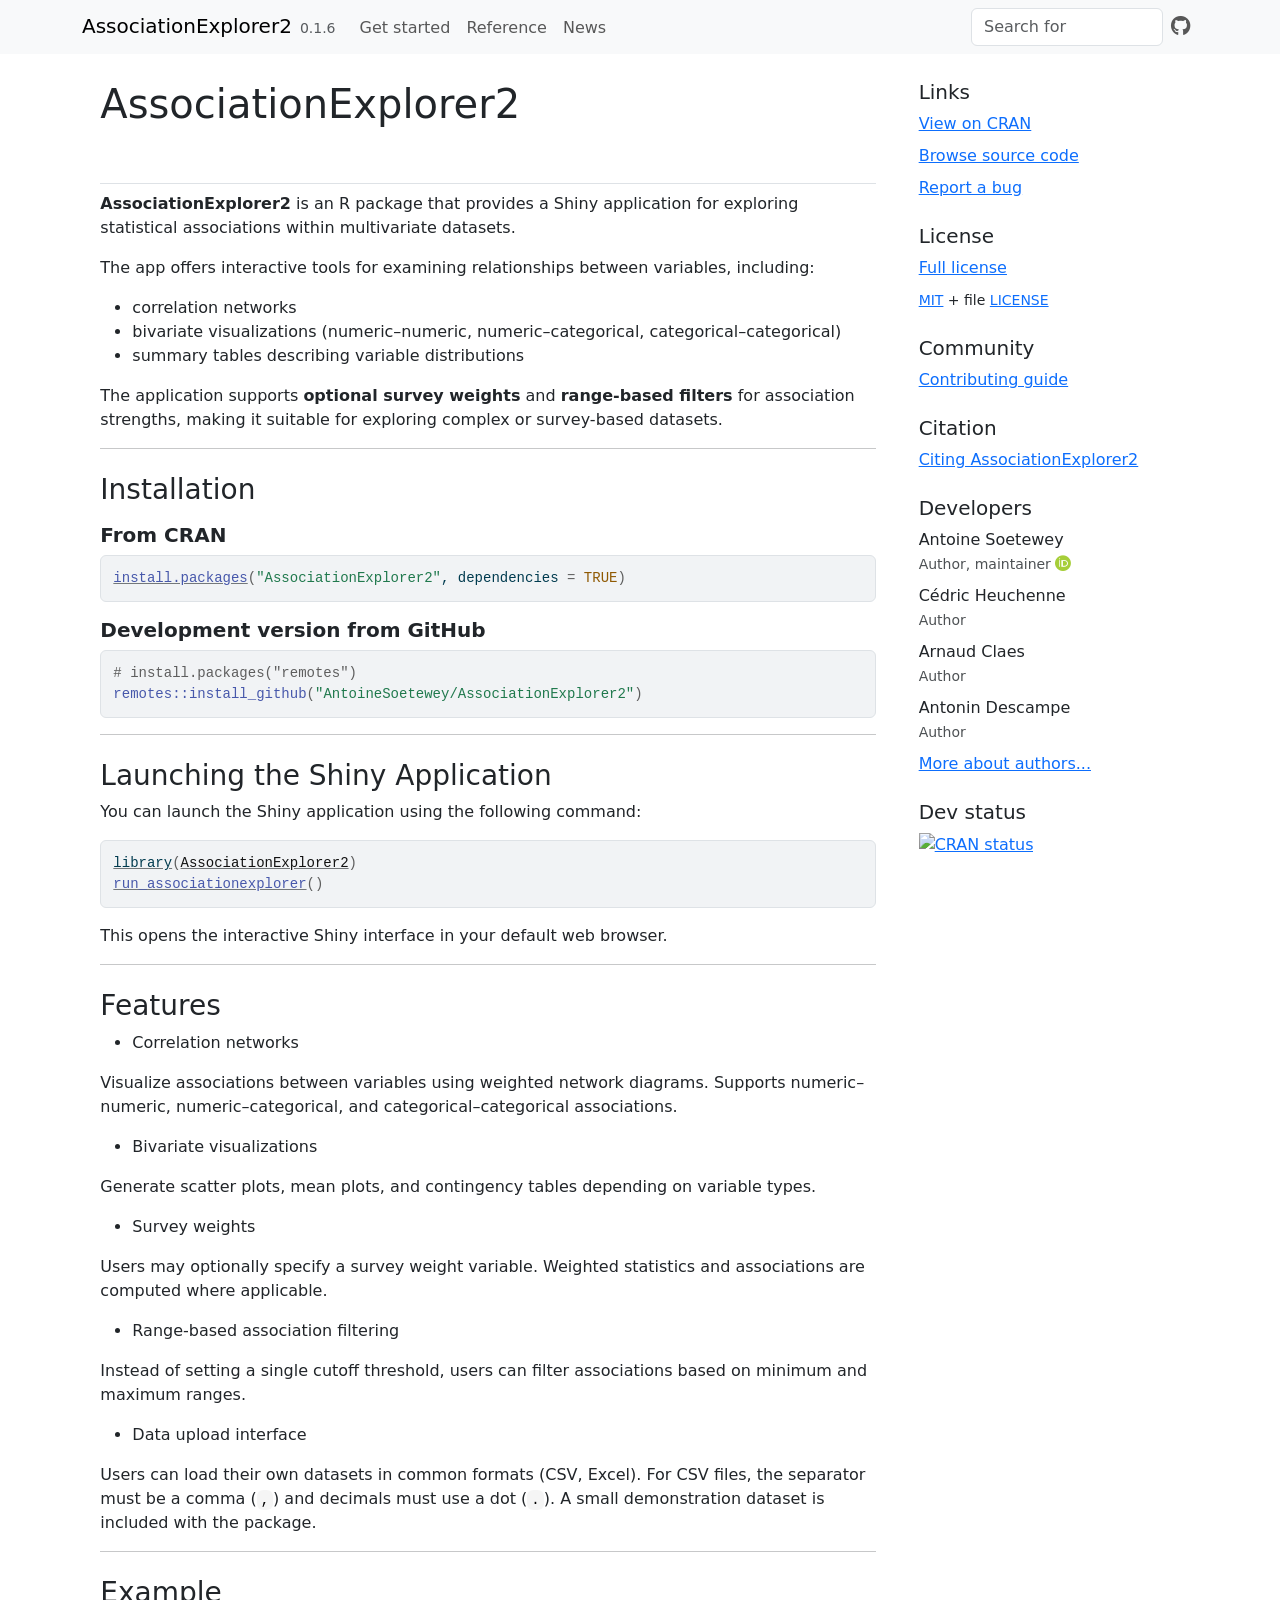
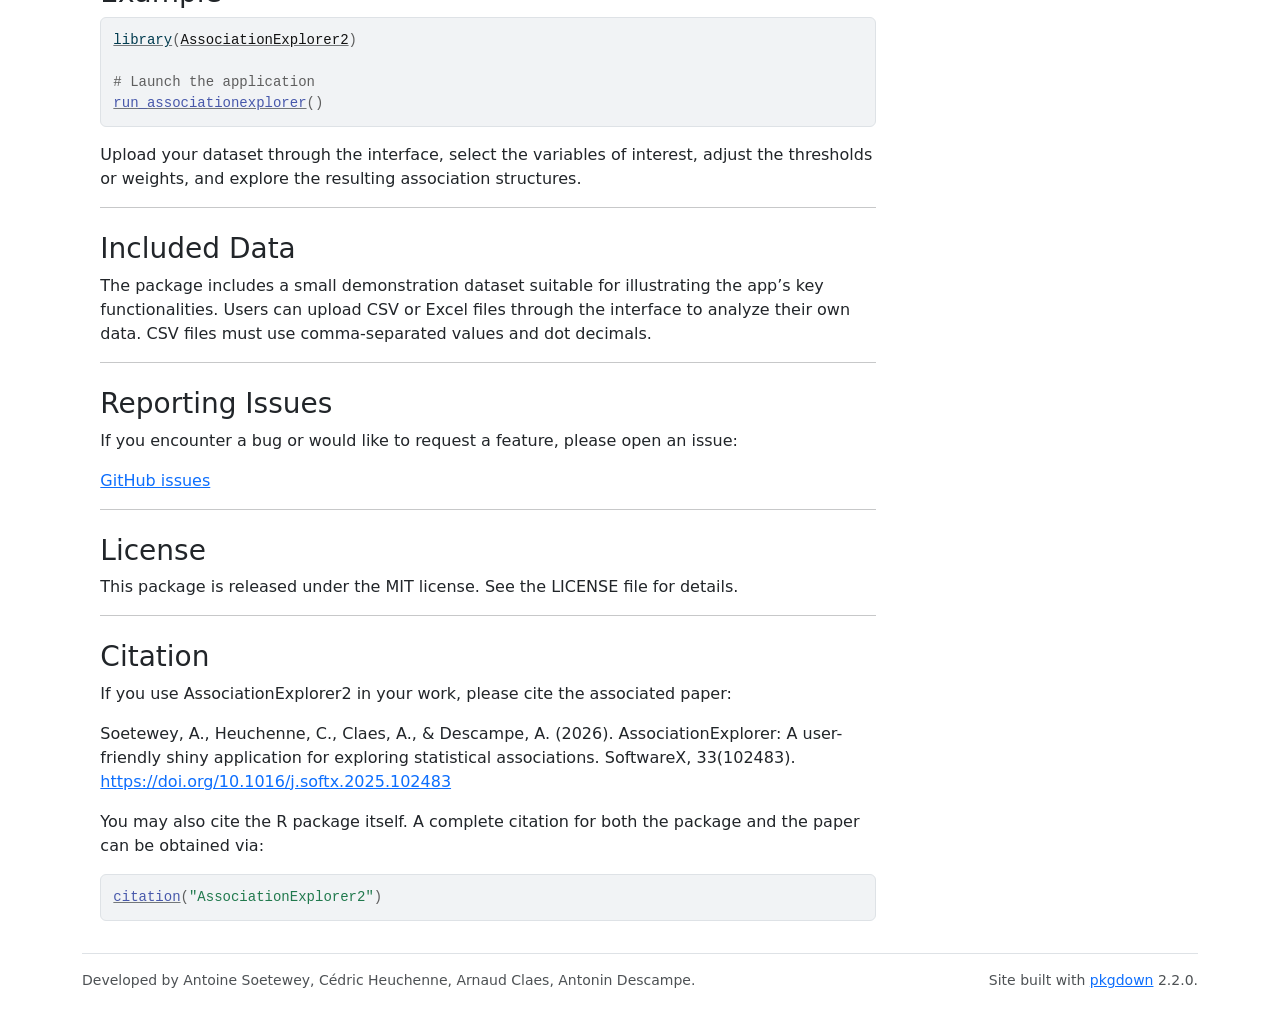
==== commit 1d700b63: "Deploying to gh-pages from @ AntoineSoetewey/AssociationExplorer2@2876891d30f723ba18d02ed97c2f9310a6" ====
--- a/index.html
+++ b/index.html
@@ -22,7 +22,7 @@
 
     <a class="navbar-brand me-2" href="index.html">AssociationExplorer2</a>
 
-    <small class="nav-text text-muted me-auto" data-bs-toggle="tooltip" data-bs-placement="bottom" title="">0.1.5</small>
+    <small class="nav-text text-muted me-auto" data-bs-toggle="tooltip" data-bs-placement="bottom" title="">0.1.6</small>
 
 
     <button class="navbar-toggler" type="button" data-bs-toggle="collapse" data-bs-target="#navbar" aria-controls="navbar" aria-expanded="false" aria-label="Toggle navigation">
